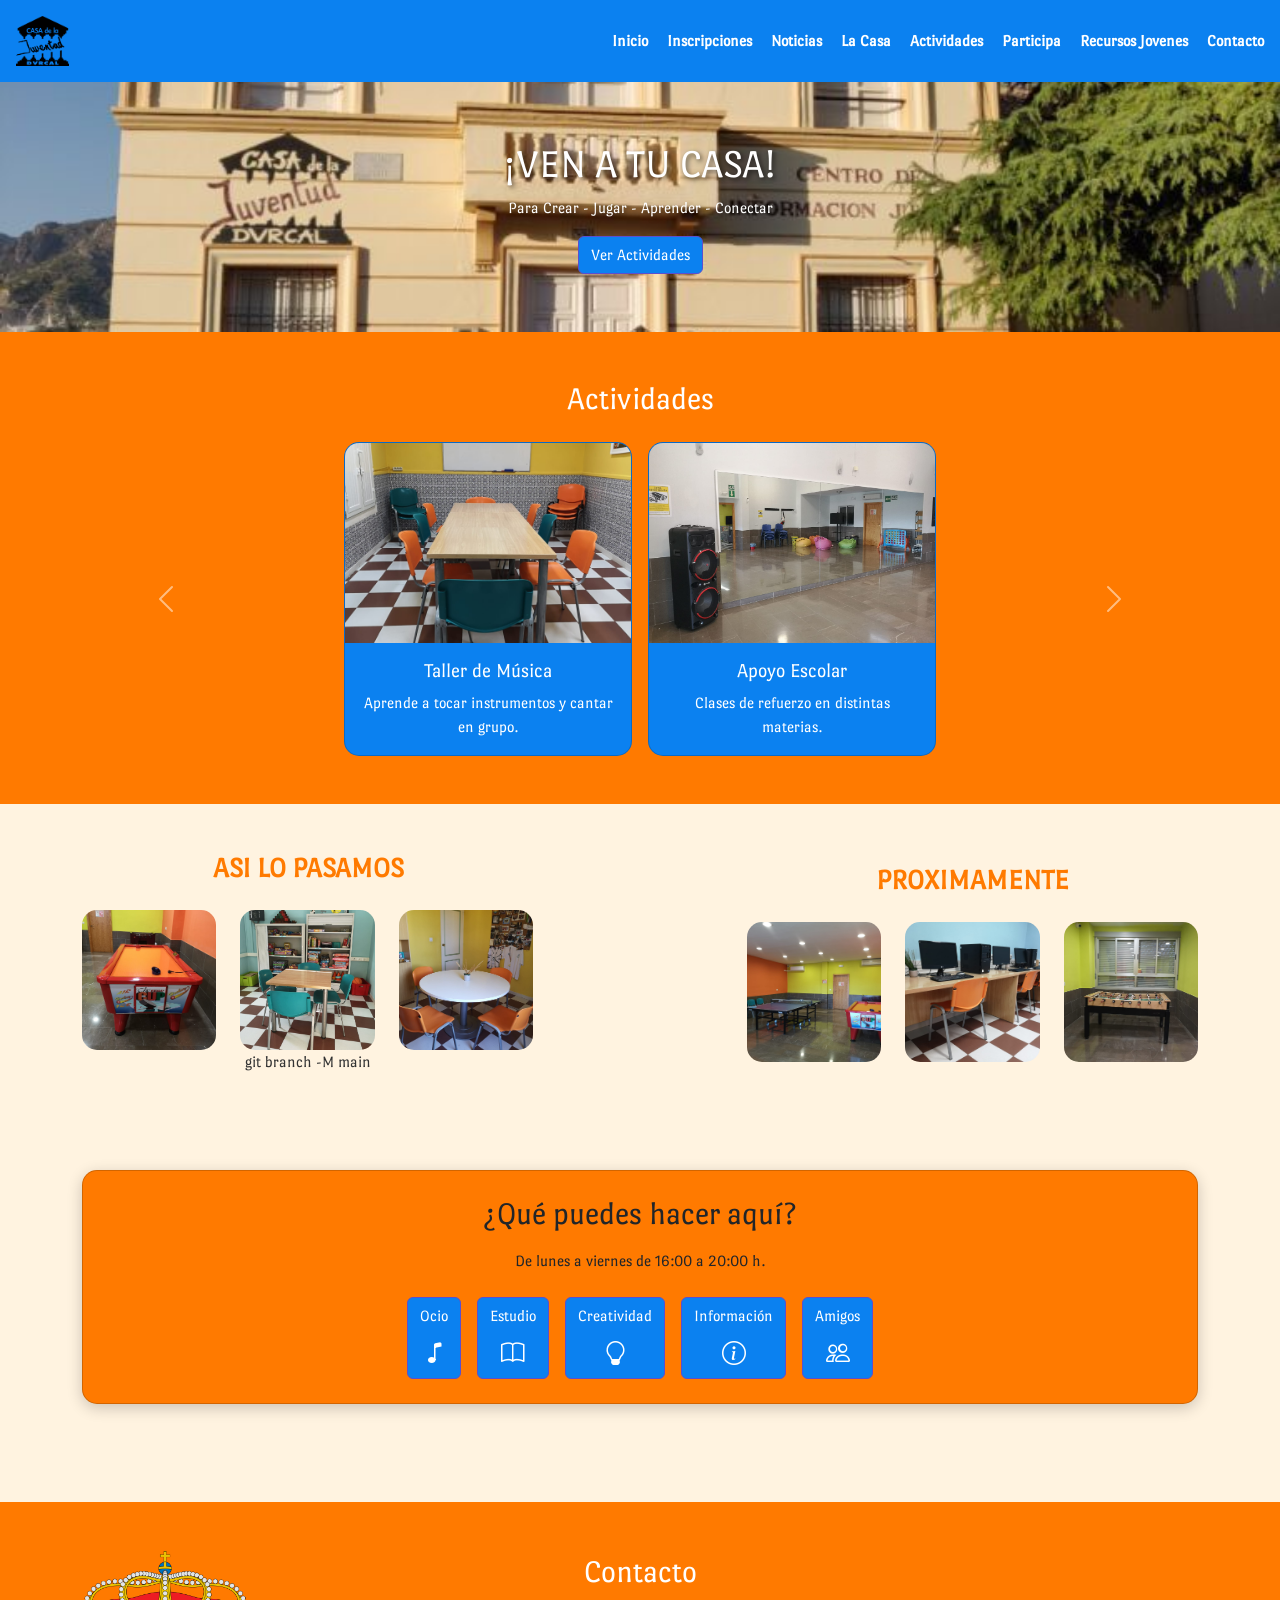
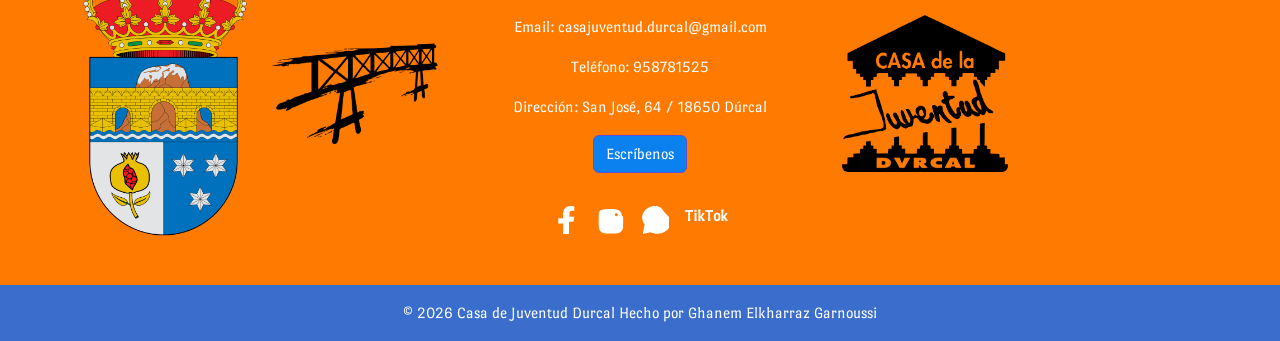
==== index.html @ 3b1d6f9d "Rename home.html to index.html" ====
<!DOCTYPE html>
<html lang="es">
<head>
  <meta charset="UTF-8">
  <title>Casa de Juventud</title>
  <!-- Bootstrap CSS -->
  <link href="https://cdn.jsdelivr.net/npm/bootstrap@5.3.2/dist/css/bootstrap.min.css" rel="stylesheet">
  <!-- Bootstrap Icons -->
  <link rel="stylesheet" href="https://cdn.jsdelivr.net/npm/bootstrap-icons@1.11.1/font/bootstrap-icons.css">
  <!-- Fuente Port Lligat Sans -->
  <link href="https://fonts.googleapis.com/css2?family=Port+Lligat+Sans&display=swap" rel="stylesheet">
  <!-- CSS personalizado -->
  <link rel="stylesheet" href="estilo.css">
</head>
<body>

  <!-- Header -->
  <header class="cj-header-top d-flex justify-content-between align-items-center p-3">
    <div class="cj-logo">
      <img src="CasaJuventud.png" alt="Logo Casa Juventud" style="max-height:50px;">
    </div>
    <nav class="cj-nav-top">
      <a href="home.html">Inicio</a>
      <a href="#actividades">Inscripciones</a>
      <a href="#horarios">Noticias</a>
      <a href="casa.html">La Casa</a>
      <a href="#inicio">Actividades</a>
      <a href="participa.html">Participa</a>
      <a href="RecursosJovenes.html">Recursos Jovenes</a>
      <a href="contacto.html">Contacto</a>
    </nav>
  </header>

  <!-- Banner -->
  <div class="cj-banner-container position-relative text-center">
    <img src="casaJuventud.jpg" alt="Casa de Juventud" class="cj-banner w-100">
    <div class="cj-banner-text position-absolute top-50 start-50 translate-middle">
      <h1 class="text-white">¡VEN A TU CASA!</h1>
      <p class="text-white">Para Crear - Jugar - Aprender - Conectar</p>
      <a href="#actividades" class="btn btn-dark">Ver Actividades</a>
    </div>
  </div>

  <!-- Actividades Slider -->
  <section id="actividades" class="py-5" style="background-color:#ff7a00;">
    <div class="container">
      <h2 class="text-center text-white mb-4">Actividades</h2>
      <div id="carouselActividades" class="carousel slide" data-bs-ride="carousel">
        <div class="carousel-inner">
          <div class="carousel-item active">
            <div class="d-flex justify-content-center gap-3 flex-wrap">
              <div class="card text-center" style="width:18rem; background-color:#0B81F0;">
                <img src="foto 25.jpeg" class="card-img-top" alt="Taller de Música">
                <div class="card-body text-white">
                  <h5 class="card-title">Taller de Música</h5>
                  <p class="card-text">Aprende a tocar instrumentos y cantar en grupo.</p>
                </div>
              </div>
              <div class="card text-center" style="width:18rem; background-color: #0B81F0;">
                <img src="foto 22.jpeg" class="card-img-top" alt="Apoyo Escolar">
                <div class="card-body text-white">
                  <h5 class="card-title">Apoyo Escolar</h5>
                  <p class="card-text">Clases de refuerzo en distintas materias.</p>
                </div>
              </div>
            </div>
          </div>
          <div class="carousel-item">
            <div class="d-flex justify-content-center gap-3 flex-wrap">
              <div class="card text-center" style="width:18rem; background-color: #0B81F0;">
                <img src="foto 26.jpeg" class="card-img-top" alt="Deportes">
                <div class="card-body text-white">
                  <h5 class="card-title">Deportes</h5>
                  <p class="card-text">Fútbol, baloncesto y actividades al aire libre.</p>
                </div>
              </div>
              <div class="card text-center" style="width:18rem; background-color: #0B81F0;">
                <img src="foto5.jpeg" class="card-img-top" alt="Eventos Culturales">
                <div class="card-body text-white">
                  <h5 class="card-title">Eventos Culturales</h5>
                  <p class="card-text">Conciertos, exposiciones y talleres creativos.</p>
                </div>
              </div>
            </div>
          </div>
        </div>
        <button class="carousel-control-prev" type="button" data-bs-target="#carouselActividades" data-bs-slide="prev">
          <span class="carousel-control-prev-icon" aria-hidden="true"></span>
          <span class="visually-hidden">Anterior</span>
        </button>
        <button class="carousel-control-next" type="button" data-bs-target="#carouselActividades" data-bs-slide="next">
          <span class="carousel-control-next-icon" aria-hidden="true"></span>
          <span class="visually-hidden">Siguiente</span>
        </button>
      </div>
    </div>
  </section>

  <!-- Fotos lado izquierdo/derecho -->
  <section class="py-5">
    <div class="container">
      <div class="row align-items-center text-center">

        <!-- Lado izquierdo -->
        <div class="col-md-5">
          <h3 class="cj-titulo-col mb-4">ASI LO PASAMOS</h3>
          <div class="row">
            <div class="col-4"><img src="foto1.jpeg" class="cj-horizontal-img" alt="1"></div>
            <div class="col-4"><img src="foto2.jpeg" class="cj-horizontal-img" alt="2"></div>
            <div class="col-4"><img src="foto3.jpeg" class="cj-horizontal-img" alt="3"></div>
          </div>git branch -M main

        </div>

        <!-- Hueco central -->
        <div class="col-md-2"></div>

        <!-- Lado derecho -->
        <div class="col-md-5">
          <h3 class="cj-titulo-col mb-4">PROXIMAMENTE</h3>
          <div class="row">
            <div class="col-4"><img src="foto4.jpeg" class="cj-horizontal-img" alt="4"></div>
            <div class="col-4"><img src="foto5.jpeg" class="cj-horizontal-img" alt="5"></div>
            <div class="col-4"><img src="foto6.jpeg" class="cj-horizontal-img" alt="6"></div>
          </div>
        </div>

      </div>
    </div>
  </section>

  <!-- Horarios con botones e íconos -->
  <section id="horarios" class="py-5">
    <div class="container">
      <div class="card cj-card-section text-center p-4">
        <h2 class="card-title mb-3">¿Qué puedes hacer aquí?</h2>
        <p class="card-text mb-4">De lunes a viernes de 16:00 a 20:00 h.</p>

        <!-- Botones con íconos debajo del texto -->
        <div class="d-flex justify-content-center gap-3 flex-wrap">
          <button type="button" class="btn btn-dark d-flex flex-column align-items-center" data-bs-toggle="modal" data-bs-target="#musicaModal">
            Ocio
            <i class="bi bi-music-note mt-2" style="font-size:1.5rem;"></i>
          </button>

          <button type="button" class="btn btn-dark d-flex flex-column align-items-center" data-bs-toggle="modal" data-bs-target="#deportesModal">
            Estudio
            <i class="bi bi-book mt-2" style="font-size:1.5rem;"></i>
          </button>

          <button type="button" class="btn btn-dark d-flex flex-column align-items-center" data-bs-toggle="modal" data-bs-target="#apoyoModal">
            Creatividad
            <i class="bi bi-lightbulb mt-2" style="font-size:1.5rem;"></i>
          </button>

          <button type="button" class="btn btn-dark d-flex flex-column align-items-center" data-bs-toggle="modal" data-bs-target="#culturaModal">
            Información
            <i class="bi bi-info-circle mt-2" style="font-size:1.5rem;"></i>
          </button>

          <button type="button" class="btn btn-dark d-flex flex-column align-items-center" data-bs-toggle="modal" data-bs-target="#culturaModal">
            Amigos
            <i class="bi bi-people mt-2" style="font-size:1.5rem;"></i>
          </button>
        </div>
      </div>
    </div>
  </section>

  <!-- Modales (sin cambios) -->
  <div class="modal fade" id="musicaModal" tabindex="-1" aria-labelledby="musicaModalLabel" aria-hidden="true">
    <div class="modal-dialog modal-dialog-centered">
      <div class="modal-content">
        <div class="modal-header">
          <h5 class="modal-title" id="musicaModalLabel">Ocio</h5>
          <button type="button" class="btn-close" data-bs-dismiss="modal" aria-label="Cerrar"></button>
        </div>
        <div class="modal-body">
          <img src="foto 21.jpeg" alt="Deportes" class="img-fluid rounded">
        </div>
        <div class="modal-footer">
          <button type="button" class="btn btn-secondary" data-bs-dismiss="modal">Cerrar</button>
        </div>
      </div>
    </div>
  </div>

  <div class="modal fade" id="deportesModal" tabindex="-1" aria-labelledby="deportesModalLabel" aria-hidden="true">
    <div class="modal-dialog modal-dialog-centered">
      <div class="modal-content">
        <div class="modal-header">
          <h5 class="modal-title" id="deportesModalLabel">Estudio</h5>
          <button type="button" class="btn-close" data-bs-dismiss="modal" aria-label="Cerrar"></button>
        </div>
        <div class="modal-body">
          <img src="foto5.jpeg" alt="Deportes" class="img-fluid rounded">
        </div>
        <div class="modal-footer">
          <button type="button" class="btn btn-secondary" data-bs-dismiss="modal">Cerrar</button>
        </div>
      </div>
    </div>
  </div>

  <div class="modal fade" id="apoyoModal" tabindex="-1" aria-labelledby="apoyoModalLabel" aria-hidden="true">
    <div class="modal-dialog modal-dialog-centered">
      <div class="modal-content">
        <div class="modal-header">
          <h5 class="modal-title" id="apoyoModalLabel">Creatividad</h5>
          <button type="button" class="btn-close" data-bs-dismiss="modal" aria-label="Cerrar"></button>
        </div>
        <div class="modal-body">
          <img src="https://picsum.photos/id/1031/800/450" alt="Deportes" class="img-fluid rounded">
        </div>
        <div class="modal-footer">
          <button type="button" class="btn btn-secondary" data-bs-dismiss="modal">Cerrar</button>
        </div>
      </div>
    </div>
  </div>

  <div class="modal fade" id="culturaModal" tabindex="-1" aria-labelledby="culturaModalLabel" aria-hidden="true">
    <div class="modal-dialog modal-dialog-centered">
      <div class="modal-content">
        <div class="modal-header">
          <h5 class="modal-title" id="culturaModalLabel">Informacion</h5>
          <button type="button" class="btn-close" data-bs-dismiss="modal" aria-label="Cerrar"></button>
        </div>
        <div class="modal-body">
          <img src="https://picsum.photos/id/1031/800/450" alt="Deportes" class="img-fluid rounded">
        </div>
        <div class="modal-footer">
          <button type="button" class="btn btn-secondary" data-bs-dismiss="modal">Cerrar</button>
        </div>
      </div>
    </div>
  </div>

 <!-- Contacto con imágenes en la misma fila -->
<section id="contacto" class="py-5" style="background-color:#ff7a00;">
  <div class="container">
    <div class="row align-items-center text-center">

      <!-- Imagen izquierda 1 -->
      <div class="col-md-2">
        <img src="Escudo_de_Dúrcal_(Granada).svg.png" class="img-fluid rounded" alt="Imagen 1">
      </div>

      <!-- Imagen izquierda 2 -->
      <div class="col-md-2">
        <img src="Logo Puente transparente.png" class="img-fluid rounded" alt="Imagen 2">
      </div>

      <!-- Centro: Contacto -->
      <div class="col-md-4 text-white">
        <h2 class="mb-4">Contacto</h2>
        <p>Email: casajuventud.durcal@gmail.com</p>
        <p>Teléfono: 958781525</p>
        <p>Dirección: San José, 64 / 18650 Dúrcal</p>
        <a href="mailto:casajuventud.durcal@gmail.com" class="btn btn-dark mb-3">Escríbenos</a>

        <!-- Redes Sociales SVG -->
        <div class="cj-socials d-flex justify-content-center gap-3">
          <a href="https://www.facebook.com/casadelajuventud.durcal" target="_blank">
            <svg viewBox="0 0 320 512" width="30"><path d="M279.14 288l14.22-92.66h-88.91v-60.13c0-25.35 12.42-50.06 52.24-50.06H293V6.26S259.5 0 225.36 0C141.09 0 89.09 54.42 89.09 154.49v70.85H0v92.66h89.09V512h107.77V288z"/></svg>
          </a>
          <a href="https://www.instagram.com/juventud_durcal" target="_blank">
            <svg viewBox="0 0 448 512" width="30"><path d="M224 202c-34.1 0-61.8 27.7-61.8 61.8S189.9 325.6 224 325.6 285.8 297.9 285.8 263.8 258.1 202 224 202zm124.7-41c0 14.9-12.1 27-27 27s-27-12.1-27-27 12.1-27 27-27 27 12.1 27 27zm76.1 27.2c-1.7-35.7-9.9-67.3-36.2-93.6s-57.9-34.5-93.6-36.2c-36.9-2.1-147.6-2.1-184.5 0-35.7 1.7-67.3 9.9-93.6 36.2S2.6 152.5 0.9 188.2c-2.1 36.9-2.1 147.6 0 184.5 1.7 35.7 9.9 67.3 36.2 93.6s57.9 34.5 93.6 36.2c36.9 2.1 147.6 2.1 184.5 0 35.7-1.7 67.3-9.9 93.6-36.2s34.5-57.9 36.2-93.6c2.1-36.9 2.1-147.6 0-184.5z"/></svg>
          </a>
          <a href="https://wa.me/34687889739" target="_blank">
            <svg viewBox="0 0 448 512" width="30"><path d="M380.9 97.1C339-10.7 202-22.3 101.2 31.6c-29.7 16-56 39.2-75.7 66.8-21.2 29.2-33.8 64.3-35.7 100.1-2.5 49.8 13.3 99 45.5 140.1L0 512l138.2-33.3c39.3 18 84.1 27.5 128.5 27.5 50.6 0 100.6-13.7 142.7-40.5 28.7-17.8 52.1-41.2 70.4-69.9 17.5-27.5 27.2-59.3 28.7-91.7 1.6-35.3-7.2-70.3-25.1-101.6z"/></svg>
          </a>
          <a href="https://www.tiktok.com/@casadelajuventudd" target="_blank" style="color:white; font-weight:bold; text-decoration:none;">TikTok</a>
        </div>
      </div>

      <!-- Imagen derecha -->
      <div class="col-md-2">
        <img src="CasaJuventud.png" class="img-fluid rounded" alt="Imagen 3">
      </div>

    </div>
  </div>
</section>

    </div>
  </div>
</section>

  <!-- Footer -->
  <footer class="text-center py-3" style="background-color:#3b6ecc;">
    <p class="mb-0 text-white">© 2026 Casa de Juventud Durcal Hecho por Ghanem Elkharraz Garnoussi</p>
  </footer>

  <!-- Bootstrap JS -->
  <script src="https://cdn.jsdelivr.net/npm/bootstrap@5.3.2/dist/js/bootstrap.bundle.min.js"></script>
</body>
</html>
---- estilo.css ----
body {
      font-family: 'Port Lligat Sans', sans-serif;
      margin: 0;
      padding: 0;
      background-color: #fff3e0;
      color: #333;
    }
    .cj-header-top {
      background-color:  #0B81F0;
    }
    .cj-nav-top a {
      color: white;
      font-weight: bold;
      text-decoration: none;
      margin-left: 15px;
      transition: color 0.3s;
    }
    .cj-nav-top a:hover {
      color: #222;
    }
    .cj-banner {
      width: 100%;
      max-height: 250px;
      object-fit: cover;
    }
    .cj-banner-text h1, .cj-banner-text p {
      text-shadow: 2px 2px 5px rgba(0,0,0,0.6);
    }
    .card {
      border-radius: 15px;
      overflow: hidden;
    }
    .card-img-top {
      height: 200px;
      object-fit: cover;
    }
    .cj-socials {
      display: flex;
      justify-content: center;
      gap: 15px;
      margin-top: 15px;
    }
    .cj-socials a svg {
      width: 28px;
      height: 28px;
      fill: white;
      transition: transform 0.3s, fill 0.3s;
    }
    .cj-socials a:hover svg {
      transform: scale(1.2);
      fill: #222;
    }
    @media (max-width: 576px) {
      .cj-socials a svg {
        width: 22px;
        height: 22px;
      }
    }
  .cj-titulo-col {
  color: #ff7a00;
  font-weight: bold;
}

.cj-horizontal-img {
  width: 100%;
  height: 140px;
  object-fit: cover;
  border-radius: 15px;
  transition: transform 0.3s ease;
}

.cj-horizontal-img:hover {
  transform: scale(1.05);
}
.cj-card-section {
  background-color: #ff7a00; /* Fondo blanco semi-transparente */
  border-radius: 15px;
  box-shadow: 0 4px 15px rgba(0,0,0,0.2); /* Sombra suave */
  padding: 30px;
  margin-bottom: 50px; /* Separación con la siguiente sección */
}
/* Botones azul-morado */
.btn-dark {
    background-color: #0B81F0 !important;   /* azul-morado */
    border-color: #5a4fcf !important;
       /* texto gris oscuro */
}



/* Efecto hover */
.btn-dark:hover {
    background-color: #463bb3 !important;  /* más oscuro al pasar el ratón */
    border-color: #463bb3 !important;
    color: #222 !important;
}

/* Efecto al hacer clic */
.btn-dark:active {
    background-color: #372f94 !important;
    border-color: #372f94 !important;
}
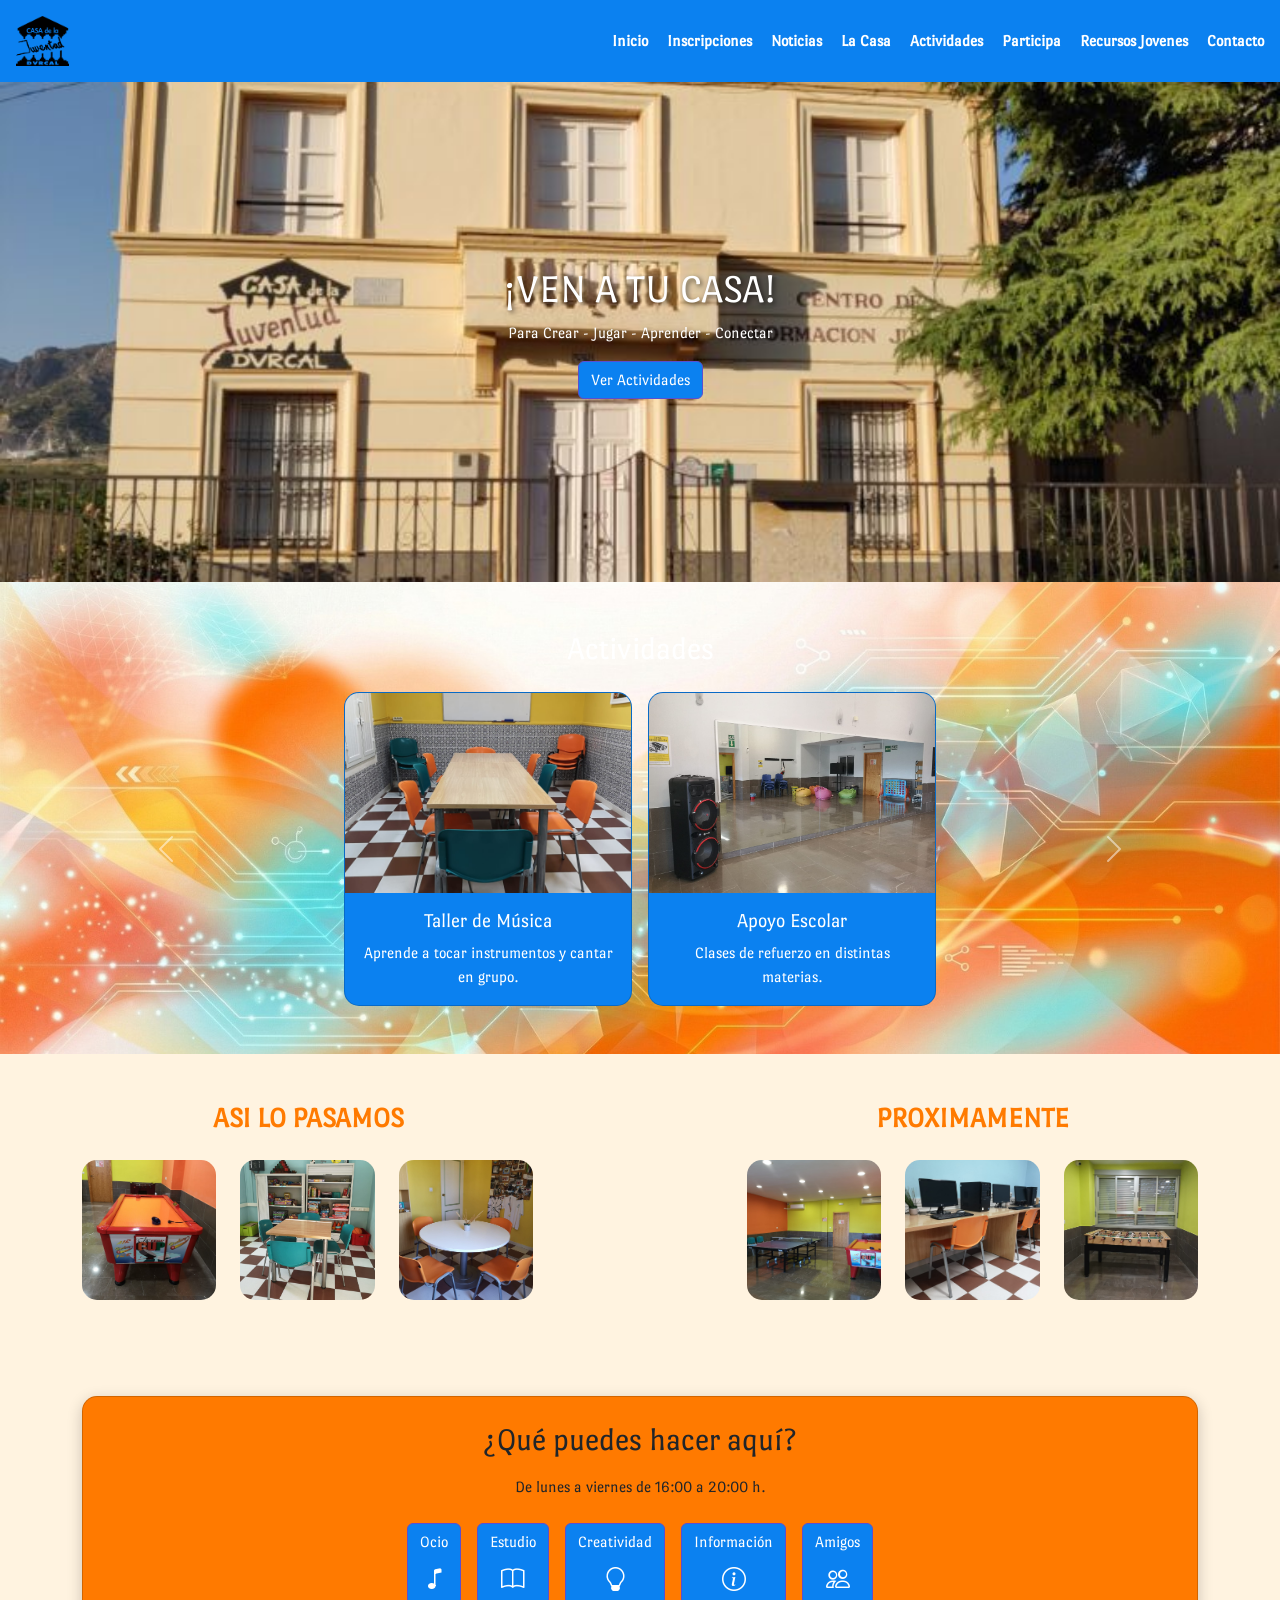
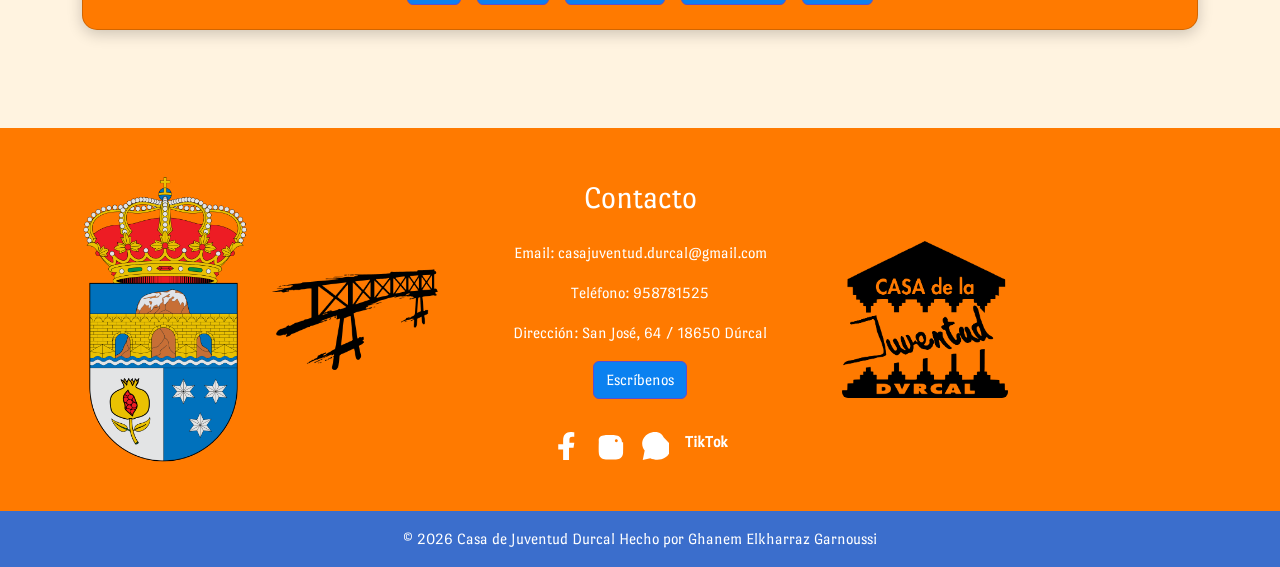
==== commit f4abd12e: "Nueva actualización" ====
--- a/index.html
+++ b/index.html
@@ -20,7 +20,7 @@
       <img src="CasaJuventud.png" alt="Logo Casa Juventud" style="max-height:50px;">
     </div>
     <nav class="cj-nav-top">
-      <a href="home.html">Inicio</a>
+      <a href="index.html">Inicio</a>
       <a href="#actividades">Inscripciones</a>
       <a href="#horarios">Noticias</a>
       <a href="casa.html">La Casa</a>
@@ -108,7 +108,7 @@
             <div class="col-4"><img src="foto1.jpeg" class="cj-horizontal-img" alt="1"></div>
             <div class="col-4"><img src="foto2.jpeg" class="cj-horizontal-img" alt="2"></div>
             <div class="col-4"><img src="foto3.jpeg" class="cj-horizontal-img" alt="3"></div>
-          </div>git branch -M main
+          </div>
 
         </div>
 
--- a/estilo.css
+++ b/estilo.css
@@ -20,7 +20,7 @@
     }
     .cj-banner {
       width: 100%;
-      max-height: 250px;
+      max-height: 500px;
       object-fit: cover;
     }
     .cj-banner-text h1, .cj-banner-text p {
@@ -99,4 +99,10 @@
 .btn-dark:active {
     background-color: #372f94 !important;
     border-color: #372f94 !important;
+}
+#actividades{
+  background-image: url("fondo.jpg"); /* tu imagen */
+  background-size: cover;
+  background-position: center;
+  background-repeat: no-repeat;
 }
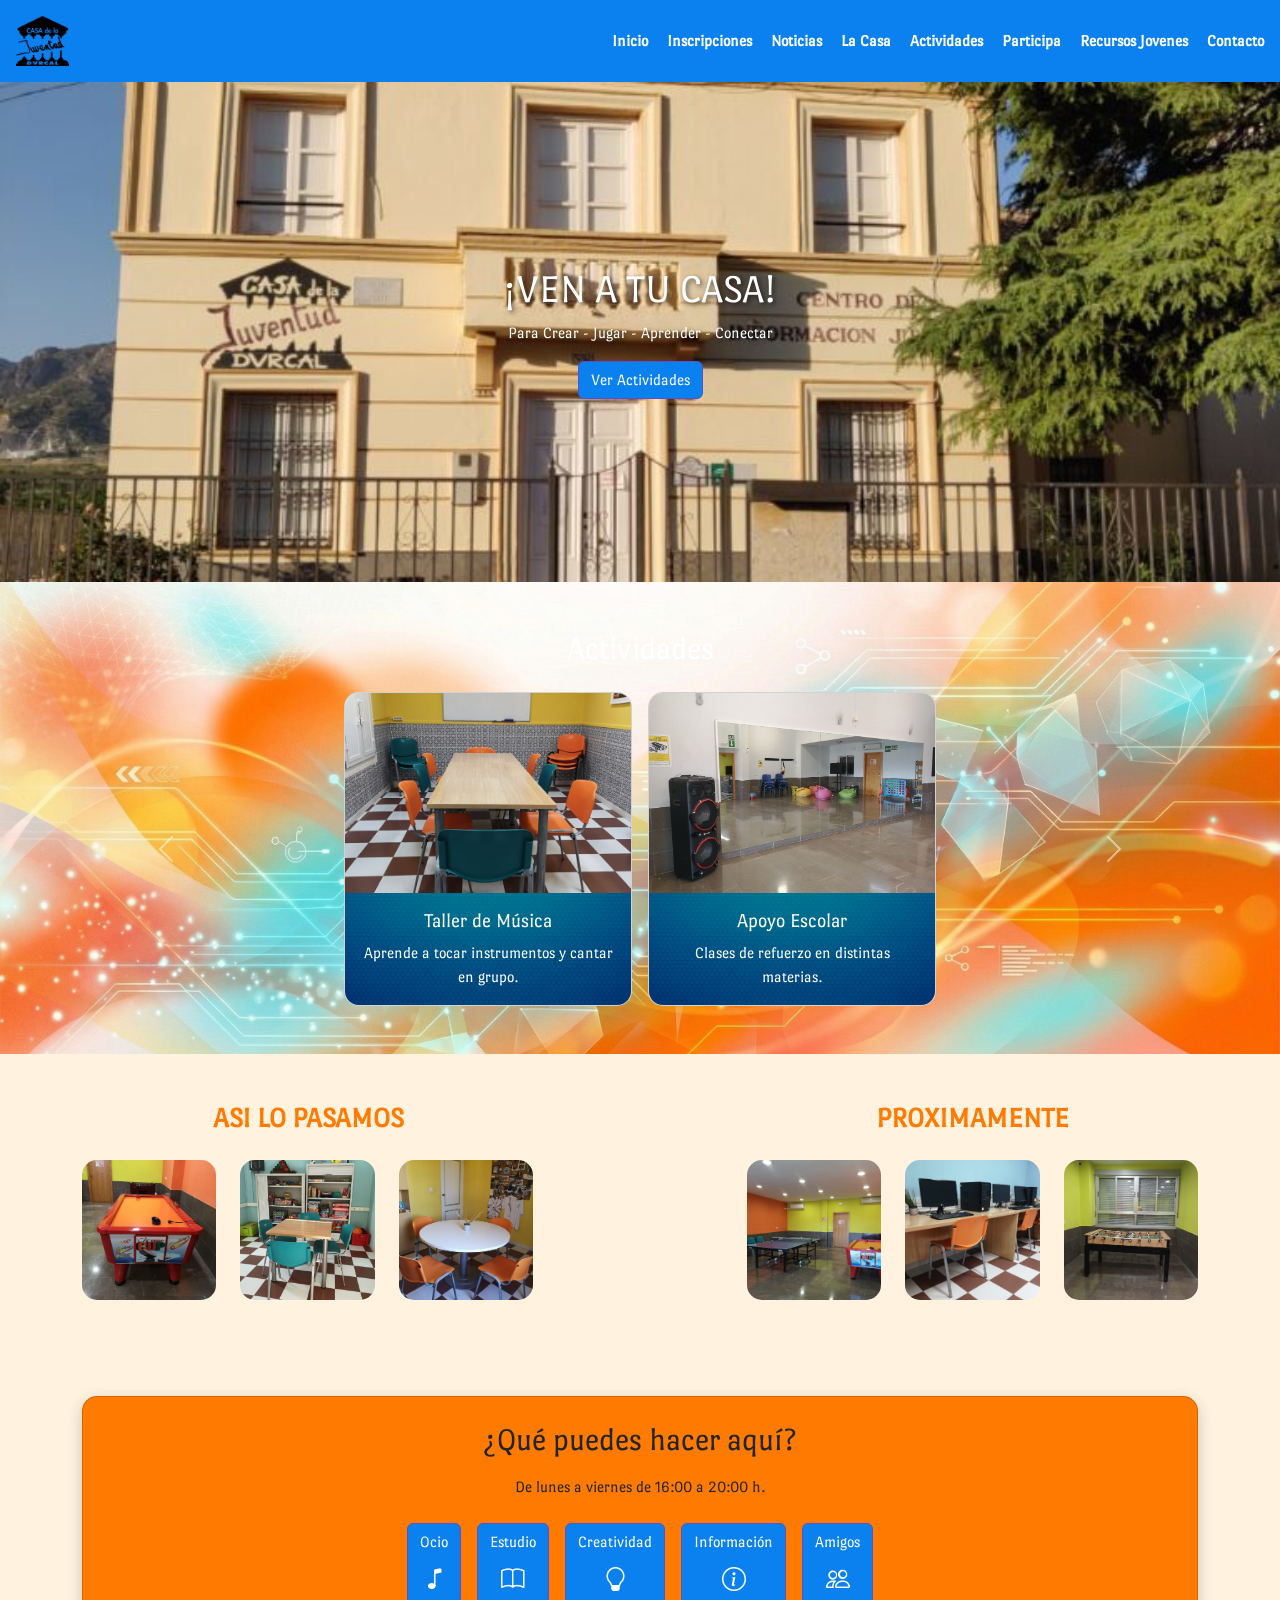
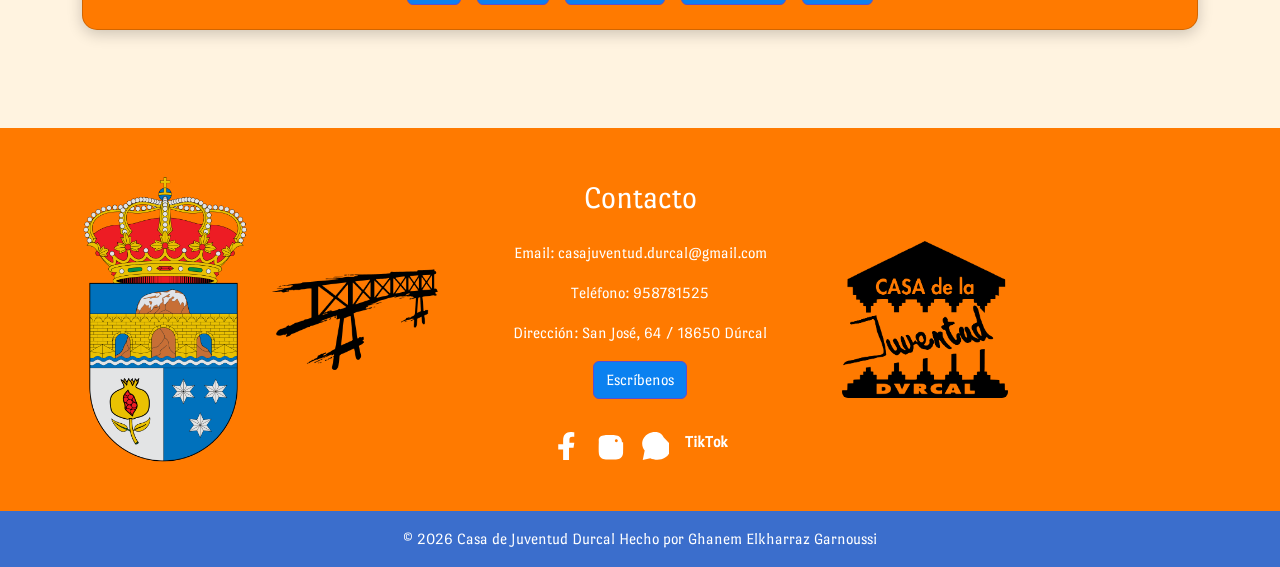
==== commit 39f3afb4: "actualizacion colores" ====
--- a/index.html
+++ b/index.html
@@ -42,59 +42,69 @@
   </div>
 
   <!-- Actividades Slider -->
-  <section id="actividades" class="py-5" style="background-color:#ff7a00;">
-    <div class="container">
-      <h2 class="text-center text-white mb-4">Actividades</h2>
-      <div id="carouselActividades" class="carousel slide" data-bs-ride="carousel">
-        <div class="carousel-inner">
-          <div class="carousel-item active">
-            <div class="d-flex justify-content-center gap-3 flex-wrap">
-              <div class="card text-center" style="width:18rem; background-color:#0B81F0;">
-                <img src="foto 25.jpeg" class="card-img-top" alt="Taller de Música">
-                <div class="card-body text-white">
-                  <h5 class="card-title">Taller de Música</h5>
-                  <p class="card-text">Aprende a tocar instrumentos y cantar en grupo.</p>
-                </div>
-              </div>
-              <div class="card text-center" style="width:18rem; background-color: #0B81F0;">
-                <img src="foto 22.jpeg" class="card-img-top" alt="Apoyo Escolar">
-                <div class="card-body text-white">
-                  <h5 class="card-title">Apoyo Escolar</h5>
-                  <p class="card-text">Clases de refuerzo en distintas materias.</p>
-                </div>
+<section id="actividades" class="py-5" style="background-color:#ff7a00;">
+  <div class="container">
+    <h2 class="text-center text-white mb-4">Actividades</h2>
+    <div id="carouselActividades" class="carousel slide" data-bs-ride="carousel">
+      <div class="carousel-inner">
+        <div class="carousel-item active">
+          <div class="d-flex justify-content-center gap-3 flex-wrap">
+            
+            <div class="card text-center" style="width:18rem;">
+              <img src="foto 25.jpeg" class="card-img-top" alt="Taller de Música">
+              <div class="card-body cj-card-text-bg">
+                <h5 class="card-title">Taller de Música</h5>
+                <p class="card-text">Aprende a tocar instrumentos y cantar en grupo.</p>
               </div>
             </div>
-          </div>
-          <div class="carousel-item">
-            <div class="d-flex justify-content-center gap-3 flex-wrap">
-              <div class="card text-center" style="width:18rem; background-color: #0B81F0;">
-                <img src="foto 26.jpeg" class="card-img-top" alt="Deportes">
-                <div class="card-body text-white">
-                  <h5 class="card-title">Deportes</h5>
-                  <p class="card-text">Fútbol, baloncesto y actividades al aire libre.</p>
-                </div>
-              </div>
-              <div class="card text-center" style="width:18rem; background-color: #0B81F0;">
-                <img src="foto5.jpeg" class="card-img-top" alt="Eventos Culturales">
-                <div class="card-body text-white">
-                  <h5 class="card-title">Eventos Culturales</h5>
-                  <p class="card-text">Conciertos, exposiciones y talleres creativos.</p>
-                </div>
+
+            <div class="card text-center" style="width:18rem;">
+              <img src="foto 22.jpeg" class="card-img-top" alt="Apoyo Escolar">
+              <div class="card-body cj-card-text-bg">
+                <h5 class="card-title">Apoyo Escolar</h5>
+                <p class="card-text">Clases de refuerzo en distintas materias.</p>
               </div>
             </div>
+
           </div>
         </div>
-        <button class="carousel-control-prev" type="button" data-bs-target="#carouselActividades" data-bs-slide="prev">
-          <span class="carousel-control-prev-icon" aria-hidden="true"></span>
-          <span class="visually-hidden">Anterior</span>
-        </button>
-        <button class="carousel-control-next" type="button" data-bs-target="#carouselActividades" data-bs-slide="next">
-          <span class="carousel-control-next-icon" aria-hidden="true"></span>
-          <span class="visually-hidden">Siguiente</span>
-        </button>
-      </div>
-    </div>
-  </section>
+
+        <div class="carousel-item">
+          <div class="d-flex justify-content-center gap-3 flex-wrap">
+            
+            <div class="card text-center" style="width:18rem;">
+              <img src="foto 26.jpeg" class="card-img-top" alt="Deportes">
+              <div class="card-body cj-card-text-bg">
+                <h5 class="card-title">Deportes</h5>
+                <p class="card-text">Fútbol, baloncesto y actividades al aire libre.</p>
+              </div>
+            </div>
+
+            <div class="card text-center" style="width:18rem;">
+              <img src="foto5.jpeg" class="card-img-top" alt="Eventos Culturales">
+              <div class="card-body cj-card-text-bg">
+                <h5 class="card-title">Eventos Culturales</h5>
+                <p class="card-text">Conciertos, exposiciones y talleres creativos.</p>
+              </div>
+            </div>
+
+          </div>
+        </div>
+      </div>
+
+      <button class="carousel-control-prev" type="button" data-bs-target="#carouselActividades" data-bs-slide="prev">
+        <span class="carousel-control-prev-icon" aria-hidden="true"></span>
+        <span class="visually-hidden">Anterior</span>
+      </button>
+
+      <button class="carousel-control-next" type="button" data-bs-target="#carouselActividades" data-bs-slide="next">
+        <span class="carousel-control-next-icon" aria-hidden="true"></span>
+        <span class="visually-hidden">Siguiente</span>
+      </button>
+
+    </div>
+  </div>
+</section>
 
   <!-- Fotos lado izquierdo/derecho -->
   <section class="py-5">
--- a/estilo.css
+++ b/estilo.css
@@ -105,4 +105,55 @@
   background-size: cover;
   background-position: center;
   background-repeat: no-repeat;
+}
+.cj-card-text-bg{
+  background-image: url("azul.jpg");
+  background-size: cover;
+  background-position: center;
+  background-repeat: no-repeat;
+  color: white;
+  position: relative;
+}
+
+/* capa oscura para que el texto se vea */
+.cj-card-text-bg::before{
+  content:"";
+  position:absolute;
+  top:0;
+  left:0;
+  width:100%;
+  height:100%;
+  background:rgba(0,0,0,0.4);
+}
+
+.cj-card-text-bg h5,
+.cj-card-text-bg p{
+  position:relative;
+  z-index:2;
+}
+.btn-img-bg{
+  background-image: url("azul.jpg");
+  background-size: cover;
+  background-position: center;
+  background-repeat: no-repeat;
+  color: white;
+  border: none;
+  position: relative;
+}
+
+.btn-img-bg::before{
+  content:"";
+  position:absolute;
+  top:0;
+  left:0;
+  width:100%;
+  height:100%;
+  background:rgba(0,0,0,0.4);
+  border-radius: inherit;
+}
+
+.btn-img-bg i,
+.btn-img-bg{
+  position: relative;
+  z-index: 2;
 }
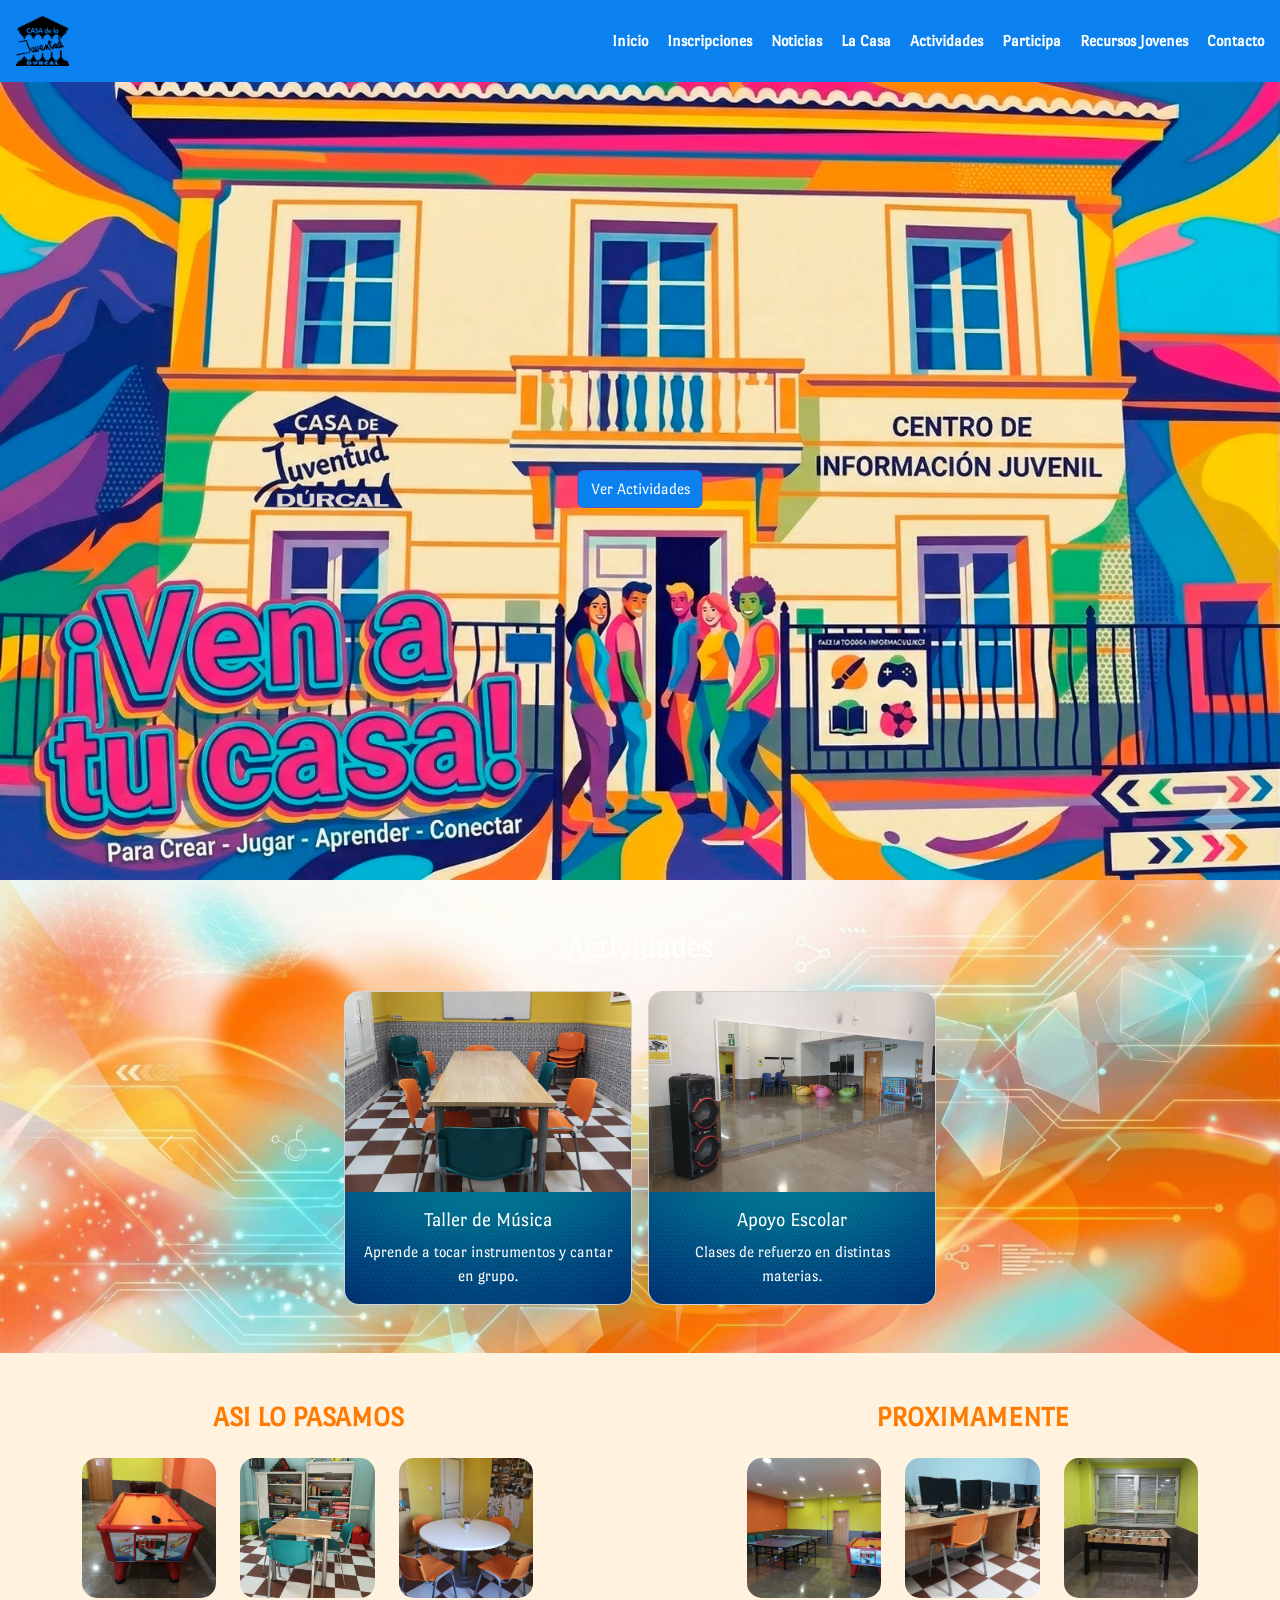
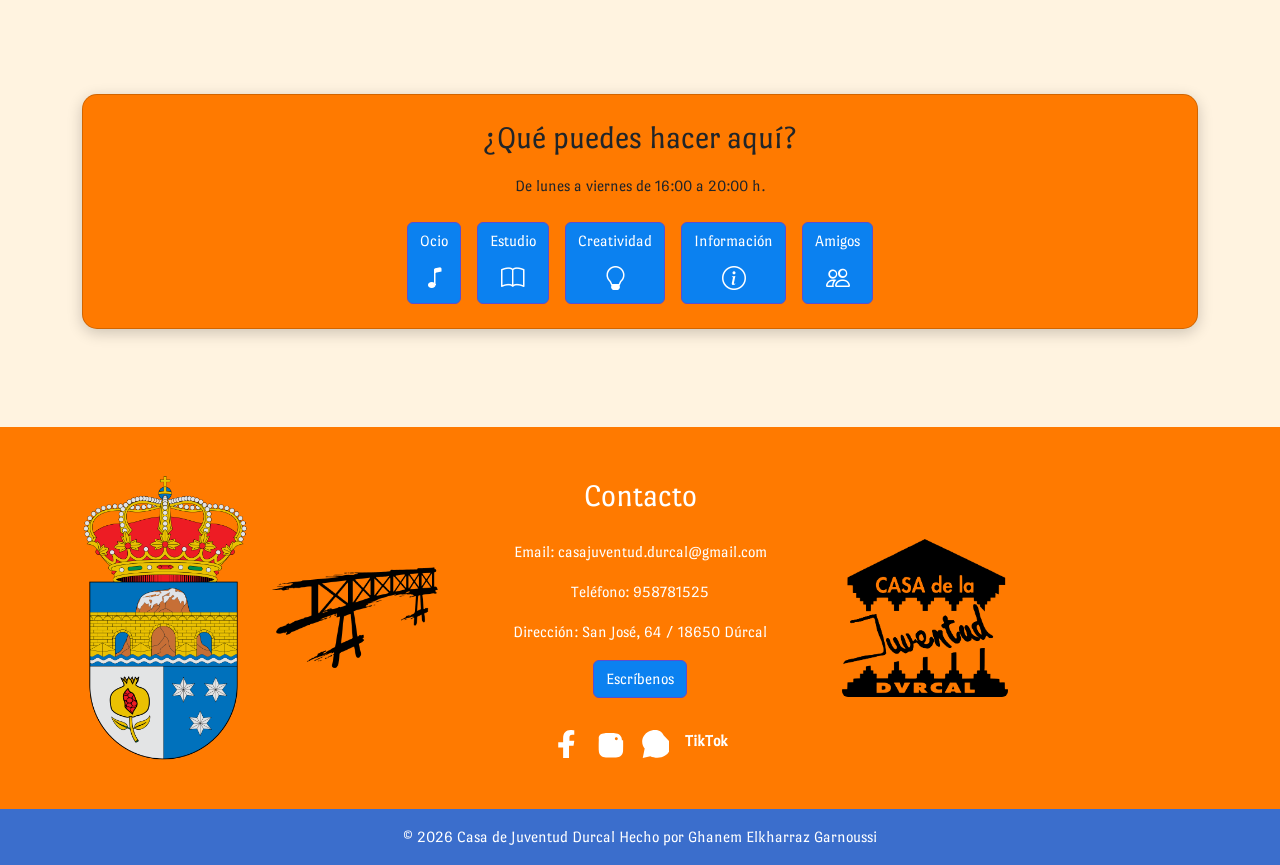
==== commit e70c926b: "foto actualizado" ====
--- a/index.html
+++ b/index.html
@@ -33,10 +33,10 @@
 
   <!-- Banner -->
   <div class="cj-banner-container position-relative text-center">
-    <img src="casaJuventud.jpg" alt="Casa de Juventud" class="cj-banner w-100">
+    <img src="casa2.jpg" alt="Casa de Juventud" class="cj-banner w-100">
     <div class="cj-banner-text position-absolute top-50 start-50 translate-middle">
-      <h1 class="text-white">¡VEN A TU CASA!</h1>
-      <p class="text-white">Para Crear - Jugar - Aprender - Conectar</p>
+      <h1 class="text-white"></h1>
+      <p class="text-white"></p>
       <a href="#actividades" class="btn btn-dark">Ver Actividades</a>
     </div>
   </div>
--- a/estilo.css
+++ b/estilo.css
@@ -20,7 +20,7 @@
     }
     .cj-banner {
       width: 100%;
-      max-height: 500px;
+      max-height: 800px;
       object-fit: cover;
     }
     .cj-banner-text h1, .cj-banner-text p {
